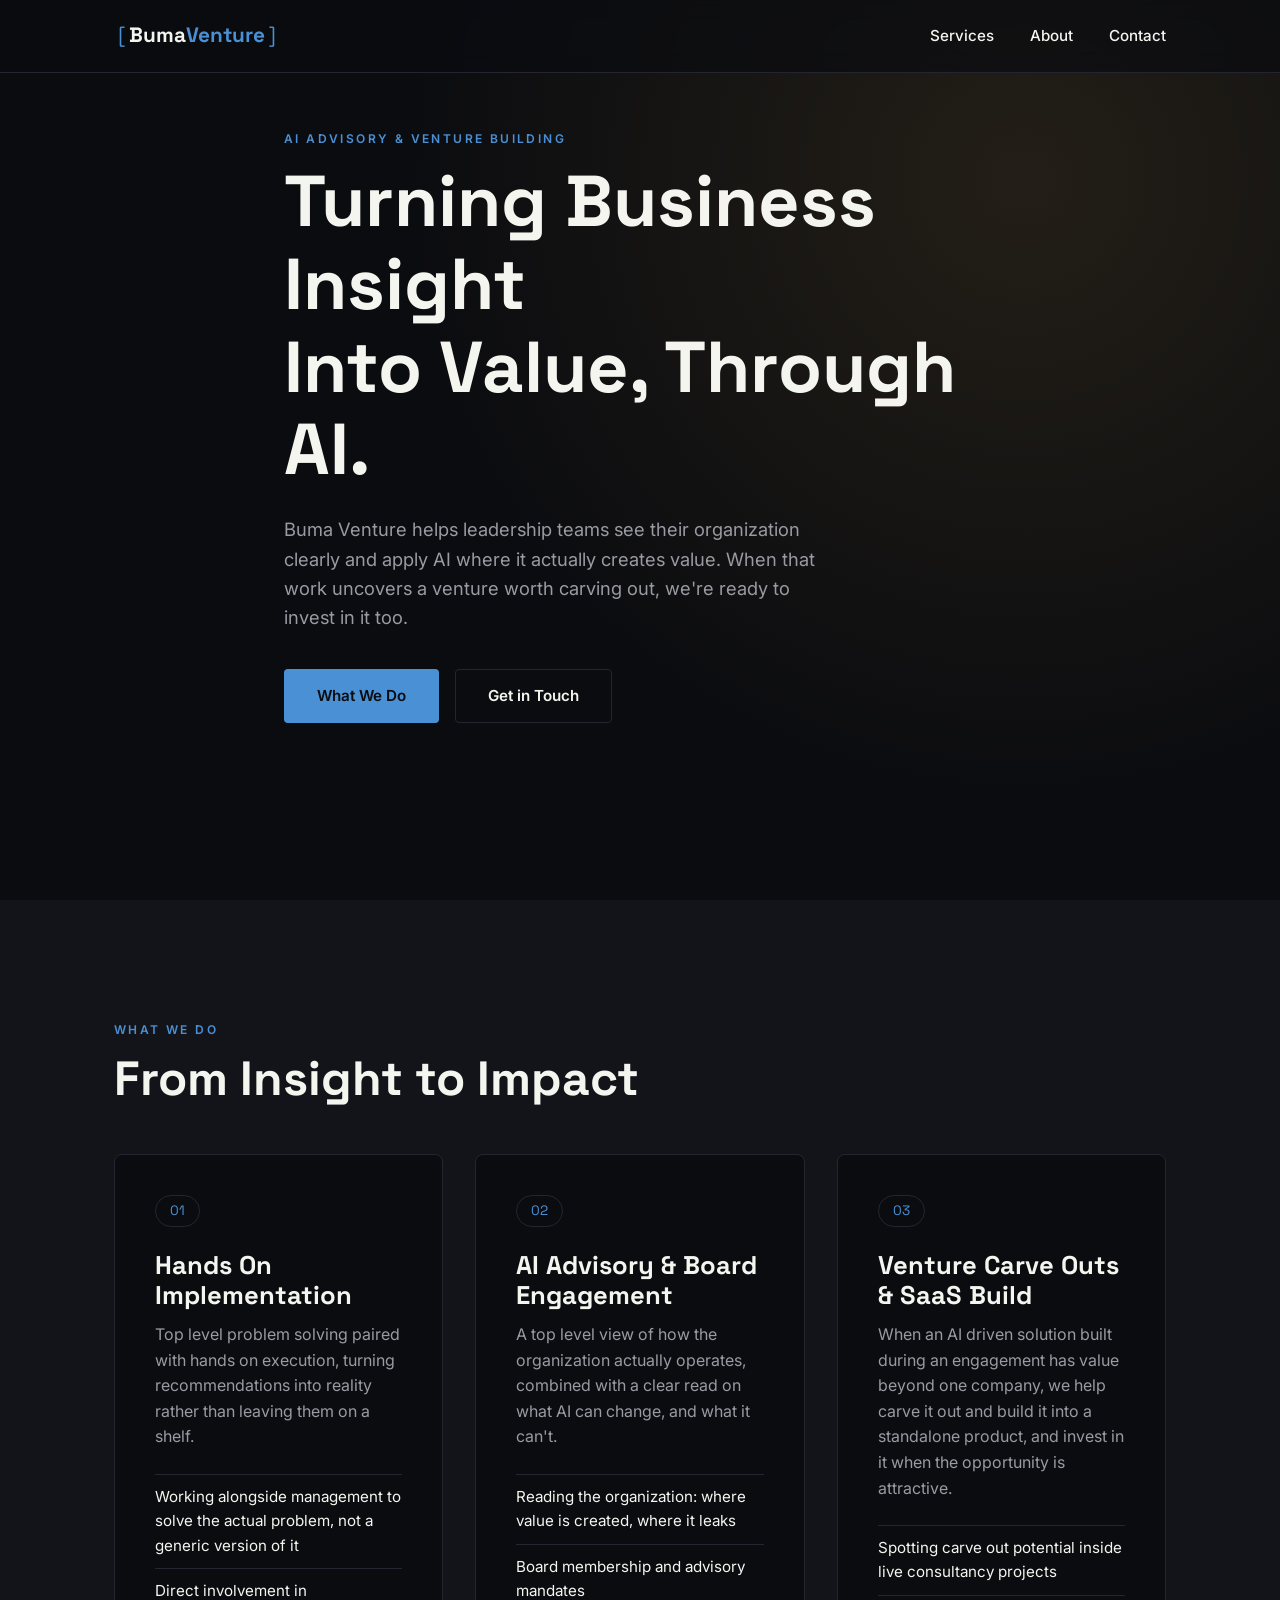
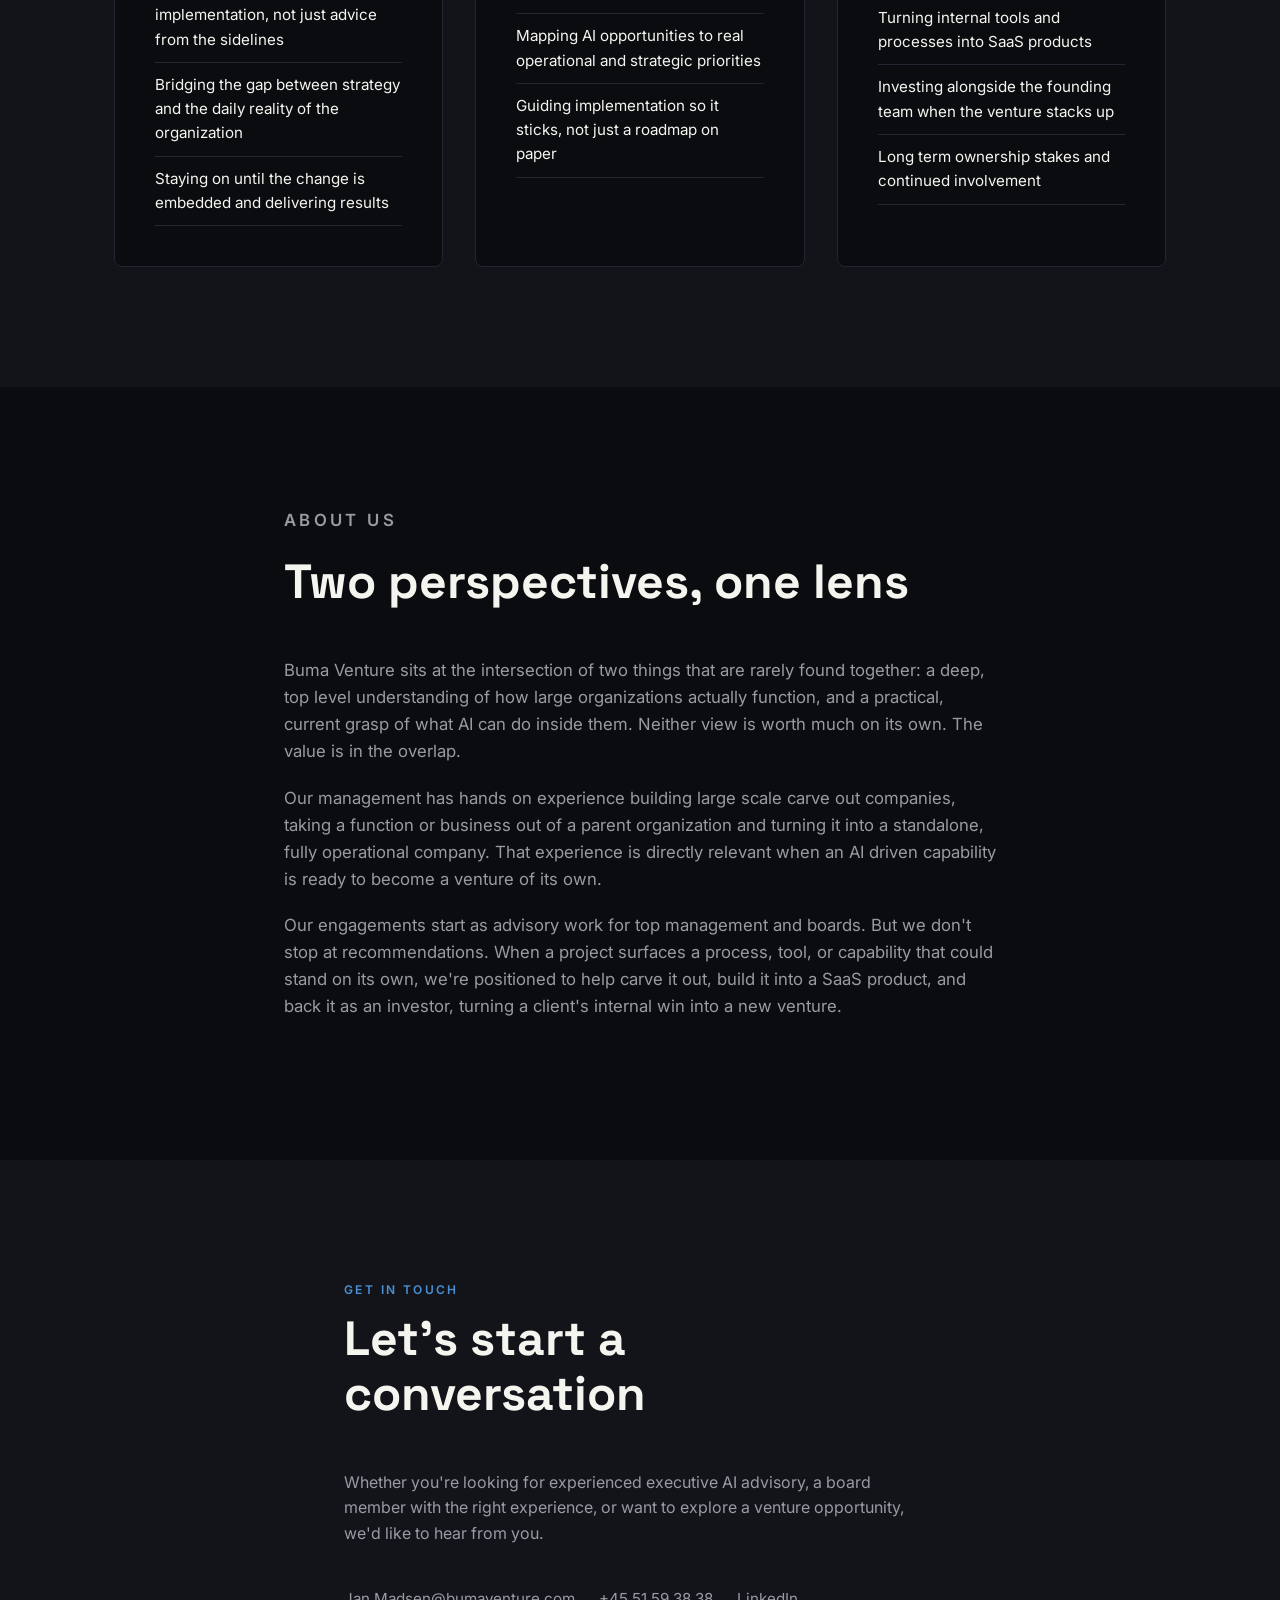
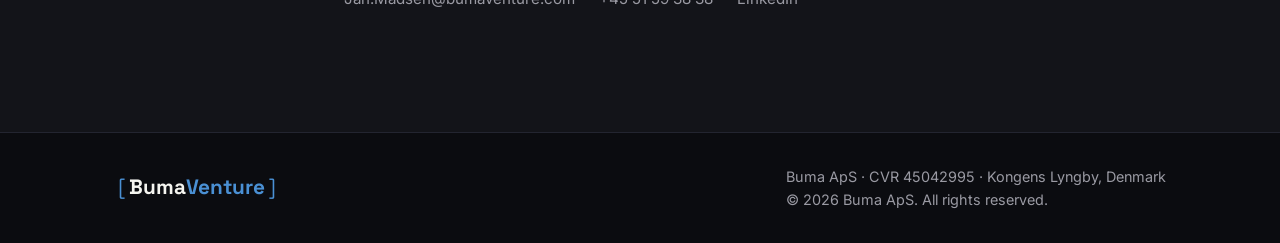
==== index.html @ bc0a3156 "Initial Buma Venture homepage" ====
<!DOCTYPE html>
<html lang="en">
<head>
<meta charset="UTF-8">
<meta name="viewport" content="width=device-width, initial-scale=1.0">
<title>Buma Venture — AI Advisory &amp; Venture Building</title>
<link rel="preconnect" href="https://fonts.googleapis.com">
<link rel="preconnect" href="https://fonts.gstatic.com" crossorigin>
<link href="https://fonts.googleapis.com/css2?family=Space+Grotesk:wght@400;500;600;700&family=Inter:wght@400;500;600&display=swap" rel="stylesheet">
<link rel="stylesheet" href="styles.css">
</head>
<body>

<header class="navbar" id="navbar">
  <div class="container nav-inner">
    <a href="#top" class="logo"><span class="accent bracket">[</span>Buma<span class="accent">Venture</span><span class="accent bracket">]</span></a>
    <nav class="nav-links">
      <a href="#services">Services</a>
      <a href="#about">About</a>
      <a href="#contact">Contact</a>
    </nav>
    <button class="nav-toggle" id="navToggle" aria-label="Toggle menu">
      <span></span><span></span><span></span>
    </button>
  </div>
</header>

<section class="hero" id="top">
  <div class="container hero-inner">
    <p class="eyebrow reveal">AI Advisory &amp; Venture Building</p>
    <h1 class="reveal">Turning Business Insight<br>Into Value, Through AI.</h1>
    <p class="hero-sub reveal">Buma Venture helps leadership teams see their organization clearly and apply AI where it actually creates value. When that work uncovers a venture worth carving out, we're ready to invest in it too.</p>
    <div class="hero-cta reveal">
      <a href="#services" class="btn btn-primary">What We Do</a>
      <a href="#contact" class="btn btn-outline">Get in Touch</a>
    </div>
  </div>
</section>

<section class="services" id="services">
  <div class="container">
    <p class="eyebrow reveal">What We Do</p>
    <h2 class="reveal">From Insight to Impact</h2>
    <div class="pillars pillars-3">
      <div class="pillar reveal">
        <span class="pillar-tag">01</span>
        <h3>Hands On Implementation</h3>
        <p class="pillar-desc">Top level problem solving paired with hands on execution, turning recommendations into reality rather than leaving them on a shelf.</p>
        <ul>
          <li>Working alongside management to solve the actual problem, not a generic version of it</li>
          <li>Direct involvement in implementation, not just advice from the sidelines</li>
          <li>Bridging the gap between strategy and the daily reality of the organization</li>
          <li>Staying on until the change is embedded and delivering results</li>
        </ul>
      </div>
      <div class="pillar reveal">
        <span class="pillar-tag">02</span>
        <h3>AI Advisory &amp; Board Engagement</h3>
        <p class="pillar-desc">A top level view of how the organization actually operates, combined with a clear read on what AI can change, and what it can't.</p>
        <ul>
          <li>Reading the organization: where value is created, where it leaks</li>
          <li>Board membership and advisory mandates</li>
          <li>Mapping AI opportunities to real operational and strategic priorities</li>
          <li>Guiding implementation so it sticks, not just a roadmap on paper</li>
        </ul>
      </div>
      <div class="pillar reveal">
        <span class="pillar-tag">03</span>
        <h3>Venture Carve Outs &amp; SaaS Build</h3>
        <p class="pillar-desc">When an AI driven solution built during an engagement has value beyond one company, we help carve it out and build it into a standalone product, and invest in it when the opportunity is attractive.</p>
        <ul>
          <li>Spotting carve out potential inside live consultancy projects</li>
          <li>Turning internal tools and processes into SaaS products</li>
          <li>Investing alongside the founding team when the venture stacks up</li>
          <li>Long term ownership stakes and continued involvement</li>
        </ul>
      </div>
    </div>
  </div>
</section>

<section class="about" id="about">
  <div class="container about-inner">
    <p class="eyebrow reveal">About Us</p>
    <h2 class="reveal">Two perspectives, one lens</h2>
    <p class="reveal">Buma Venture sits at the intersection of two things that are rarely found together: a deep, top level understanding of how large organizations actually function, and a practical, current grasp of what AI can do inside them. Neither view is worth much on its own. The value is in the overlap.</p>
    <p class="reveal">Our management has hands on experience building large scale carve out companies, taking a function or business out of a parent organization and turning it into a standalone, fully operational company. That experience is directly relevant when an AI driven capability is ready to become a venture of its own.</p>
    <p class="reveal">Our engagements start as advisory work for top management and boards. But we don't stop at recommendations. When a project surfaces a process, tool, or capability that could stand on its own, we're positioned to help carve it out, build it into a SaaS product, and back it as an investor, turning a client's internal win into a new venture.</p>
  </div>
</section>

<section class="contact" id="contact">
  <div class="container contact-inner">
    <p class="eyebrow reveal">Get in Touch</p>
    <h2 class="reveal">Let's start a conversation</h2>
    <p class="reveal">Whether you're looking for experienced executive AI advisory, a board member with the right experience, or want to explore a venture opportunity, we'd like to hear from you.</p>
    <div class="contact-details reveal">
      <p><a href="mailto:Jan.Madsen@bumaventure.com">Jan.Madsen@bumaventure.com</a></p>
      <p><a href="tel:+4551593838">+45 51 59 38 38</a></p>
      <p><a href="https://www.linkedin.com/in/jan-madsen--/" target="_blank" rel="noopener">LinkedIn</a></p>
    </div>
  </div>
</section>

<footer class="footer">
  <div class="container footer-inner">
    <a href="#top" class="logo"><span class="accent bracket">[</span>Buma<span class="accent">Venture</span><span class="accent bracket">]</span></a>
    <p>Buma ApS &middot; CVR 45042995 &middot; Kongens Lyngby, Denmark<br>&copy; 2026 Buma ApS. All rights reserved.</p>
  </div>
</footer>

<script src="script.js"></script>
</body>
</html>
---- styles.css ----
:root {
  --bg: #0b0c10;
  --bg-alt: #131419;
  --text: #f5f5f0;
  --text-dim: #9a9aa3;
  --accent: #4a90d4;
  --border: #232530;
  --max-width: 1100px;
}

* { margin: 0; padding: 0; box-sizing: border-box; }

html { scroll-behavior: smooth; }

body {
  font-family: 'Inter', sans-serif;
  background: var(--bg);
  color: var(--text);
  line-height: 1.6;
}

h1, h2, h3 {
  font-family: 'Space Grotesk', sans-serif;
  font-weight: 700;
  line-height: 1.15;
}

.container {
  max-width: var(--max-width);
  margin: 0 auto;
  padding: 0 24px;
}

.accent { color: var(--accent); }

.bracket { font-weight: 400; padding: 0 4px; }

.eyebrow {
  text-transform: uppercase;
  letter-spacing: 0.2em;
  font-size: 0.75rem;
  color: var(--accent);
  font-weight: 600;
  margin-bottom: 12px;
}

/* Navbar */
.navbar {
  position: fixed;
  top: 0;
  left: 0;
  right: 0;
  z-index: 100;
  background: rgba(11, 12, 16, 0.7);
  backdrop-filter: blur(10px);
  border-bottom: 1px solid var(--border);
}

.nav-inner {
  display: flex;
  align-items: center;
  justify-content: space-between;
  height: 72px;
}

.logo {
  font-family: 'Space Grotesk', sans-serif;
  font-weight: 700;
  font-size: 1.3rem;
  color: var(--text);
  text-decoration: none;
}

.nav-links {
  display: flex;
  gap: 36px;
}

.nav-links a {
  color: var(--text);
  text-decoration: none;
  font-weight: 500;
  font-size: 0.95rem;
  transition: color 0.2s;
}

.nav-links a:hover { color: var(--accent); }

.nav-toggle {
  display: none;
  flex-direction: column;
  gap: 5px;
  background: none;
  border: none;
  cursor: pointer;
  padding: 8px;
}

.nav-toggle span {
  width: 24px;
  height: 2px;
  background: var(--text);
}

/* Hero */
.hero {
  min-height: 100vh;
  display: flex;
  align-items: center;
  padding-top: 72px;
  background:
    radial-gradient(circle at 80% 20%, rgba(212, 166, 74, 0.12), transparent 50%),
    var(--bg);
}

.hero-inner { max-width: 760px; }

.hero h1 {
  font-size: clamp(2.5rem, 6vw, 4.5rem);
  margin-bottom: 24px;
}

.hero-sub {
  font-size: 1.15rem;
  color: var(--text-dim);
  max-width: 560px;
  margin-bottom: 36px;
}

.hero-cta {
  display: flex;
  gap: 16px;
  flex-wrap: wrap;
}

/* Buttons */
.btn {
  display: inline-block;
  padding: 14px 32px;
  border-radius: 4px;
  text-decoration: none;
  font-weight: 600;
  font-size: 0.95rem;
  transition: all 0.2s;
  border: 1px solid transparent;
  cursor: pointer;
  font-family: inherit;
}

.btn-primary {
  background: var(--accent);
  color: #0b0c10;
}

.btn-primary:hover {
  background: #6ba8e0;
}

.btn-outline {
  border-color: var(--border);
  color: var(--text);
}

.btn-outline:hover {
  border-color: var(--accent);
  color: var(--accent);
}

/* Sections */
section {
  padding: 120px 0;
}

section h2 {
  font-size: clamp(2rem, 4vw, 3rem);
  margin-bottom: 48px;
}

/* Services */
.services { background: var(--bg-alt); }

.pillars {
  display: grid;
  grid-template-columns: 1fr 1fr;
  gap: 32px;
}

.pillars-3 {
  grid-template-columns: repeat(3, 1fr);
}

@media (max-width: 1024px) {
  .pillars-3 {
    grid-template-columns: 1fr;
  }
}

.pillar {
  border: 1px solid var(--border);
  border-radius: 8px;
  padding: 40px;
  background: var(--bg);
  transition: border-color 0.3s;
}

.pillar:hover { border-color: var(--accent); }

.pillar-tag {
  display: inline-block;
  font-family: 'Space Grotesk', sans-serif;
  font-size: 0.85rem;
  color: var(--accent);
  border: 1px solid var(--border);
  border-radius: 999px;
  padding: 4px 14px;
  margin-bottom: 24px;
}

.pillar h3 {
  font-size: 1.6rem;
  margin-bottom: 12px;
}

.pillar-desc {
  color: var(--text-dim);
  margin-bottom: 24px;
}

.pillar ul {
  list-style: none;
}

.pillar li {
  padding: 10px 0;
  border-top: 1px solid var(--border);
  font-size: 0.95rem;
}

.pillar li:last-child {
  border-bottom: 1px solid var(--border);
}

/* About */
.about-inner { max-width: 760px; }

.about p {
  color: var(--text-dim);
  margin-bottom: 20px;
  font-size: 1.05rem;
}

/* Contact */
.contact { background: var(--bg-alt); }

.contact-inner { max-width: 640px; }

.contact > .container > p.reveal:not(.eyebrow) {
  color: var(--text-dim);
  margin-bottom: 40px;
}

.contact-form {
  display: flex;
  flex-direction: column;
  gap: 16px;
}

.form-row {
  display: grid;
  grid-template-columns: 1fr 1fr;
  gap: 16px;
}

input, textarea {
  width: 100%;
  background: var(--bg);
  border: 1px solid var(--border);
  border-radius: 4px;
  padding: 14px 16px;
  color: var(--text);
  font-family: inherit;
  font-size: 0.95rem;
  resize: vertical;
}

input:focus, textarea:focus {
  outline: none;
  border-color: var(--accent);
}

input::placeholder, textarea::placeholder {
  color: var(--text-dim);
}

.contact-form .btn {
  align-self: flex-start;
}

.contact-details {
  margin-top: 32px;
  display: flex;
  gap: 24px;
  flex-wrap: wrap;
}

.contact-details a {
  color: var(--text-dim);
  text-decoration: none;
  font-size: 0.95rem;
  transition: color 0.2s;
}

.contact-details a:hover {
  color: var(--accent);
}

/* Footer */
.footer {
  border-top: 1px solid var(--border);
  padding: 32px 0;
}

.footer-inner {
  display: flex;
  align-items: center;
  justify-content: space-between;
  flex-wrap: wrap;
  gap: 16px;
}

.footer-inner p {
  color: var(--text-dim);
  font-size: 0.9rem;
}

/* Reveal animation */
.reveal {
  opacity: 0;
  transform: translateY(24px);
  transition: opacity 0.6s ease, transform 0.6s ease;
}

.reveal.visible {
  opacity: 1;
  transform: translateY(0);
}

/* Mobile */
@media (max-width: 768px) {
  .nav-links {
    position: absolute;
    top: 72px;
    left: 0;
    right: 0;
    background: var(--bg);
    flex-direction: column;
    padding: 24px;
    border-bottom: 1px solid var(--border);
    display: none;
    gap: 20px;
  }

  .nav-links.open { display: flex; }

  .nav-toggle { display: flex; }

  .pillars {
    grid-template-columns: 1fr;
  }

  .form-row {
    grid-template-columns: 1fr;
  }

  section { padding: 80px 0; }
}
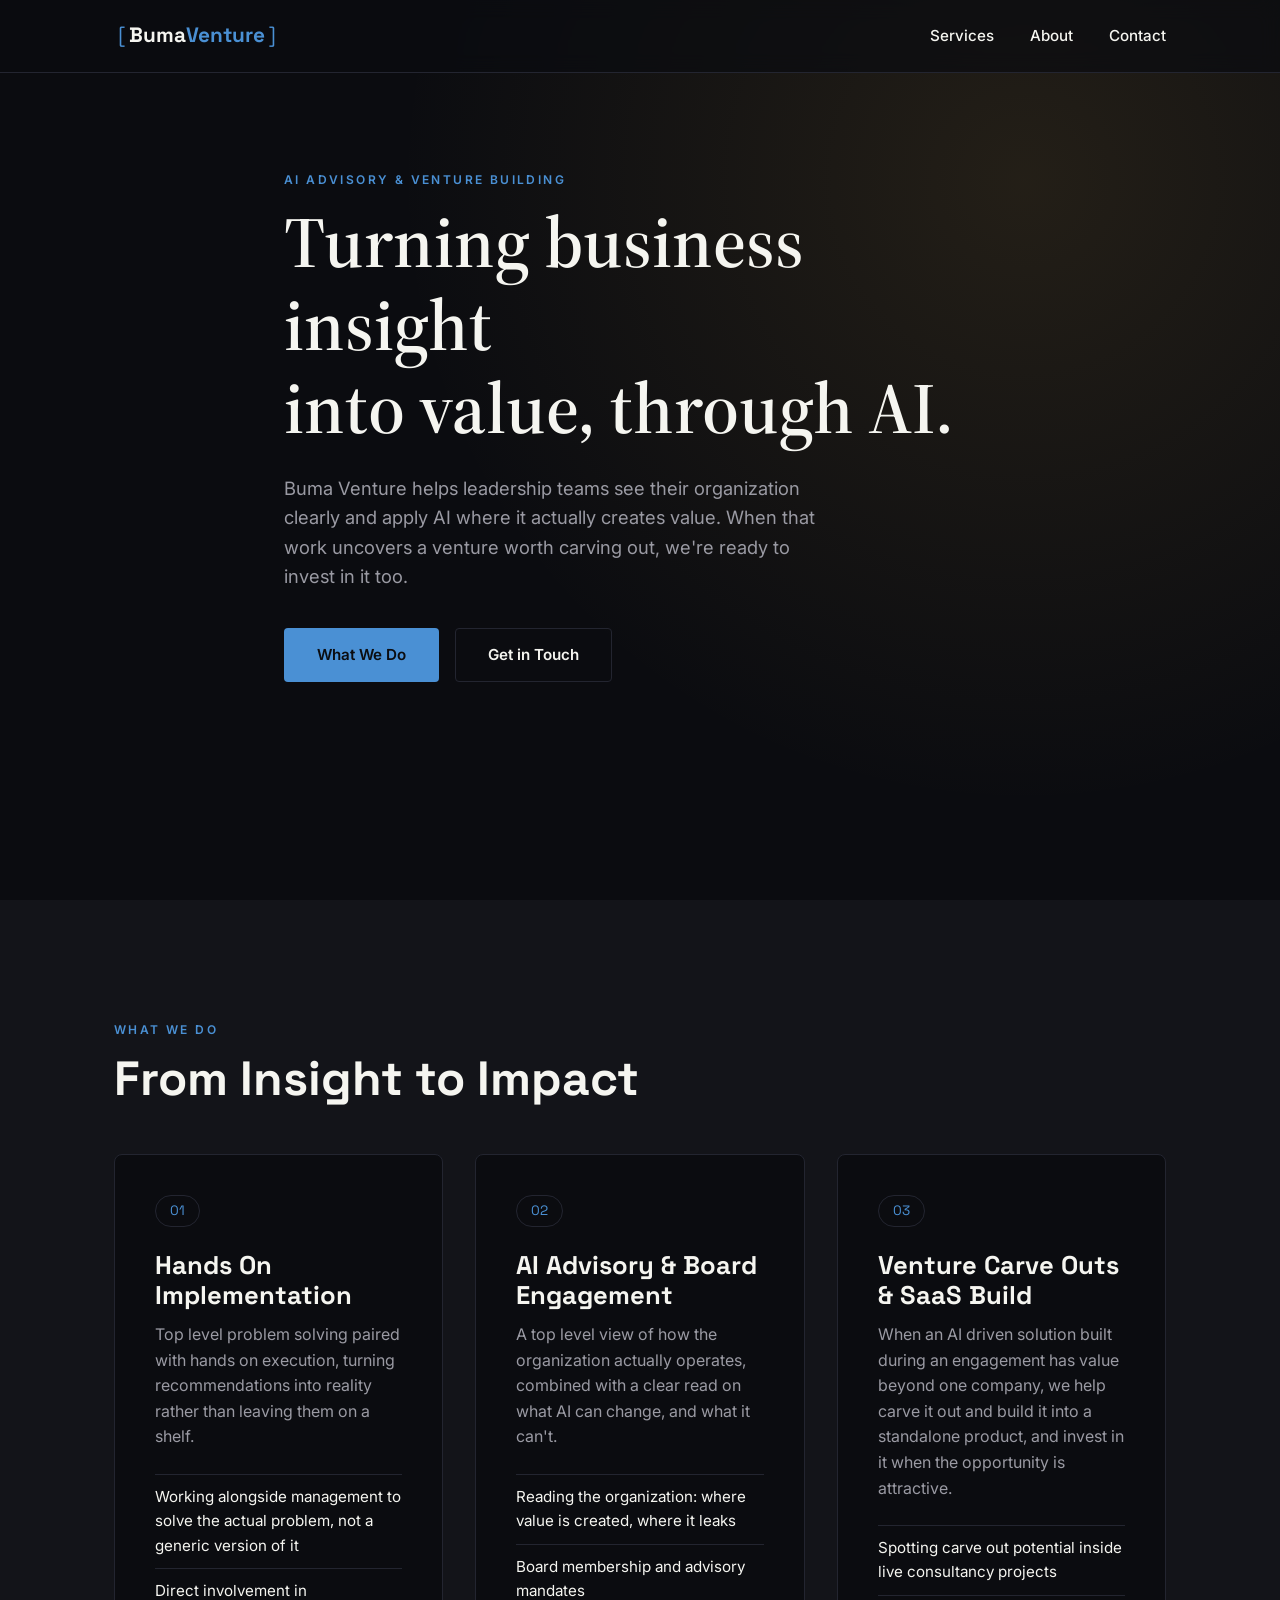
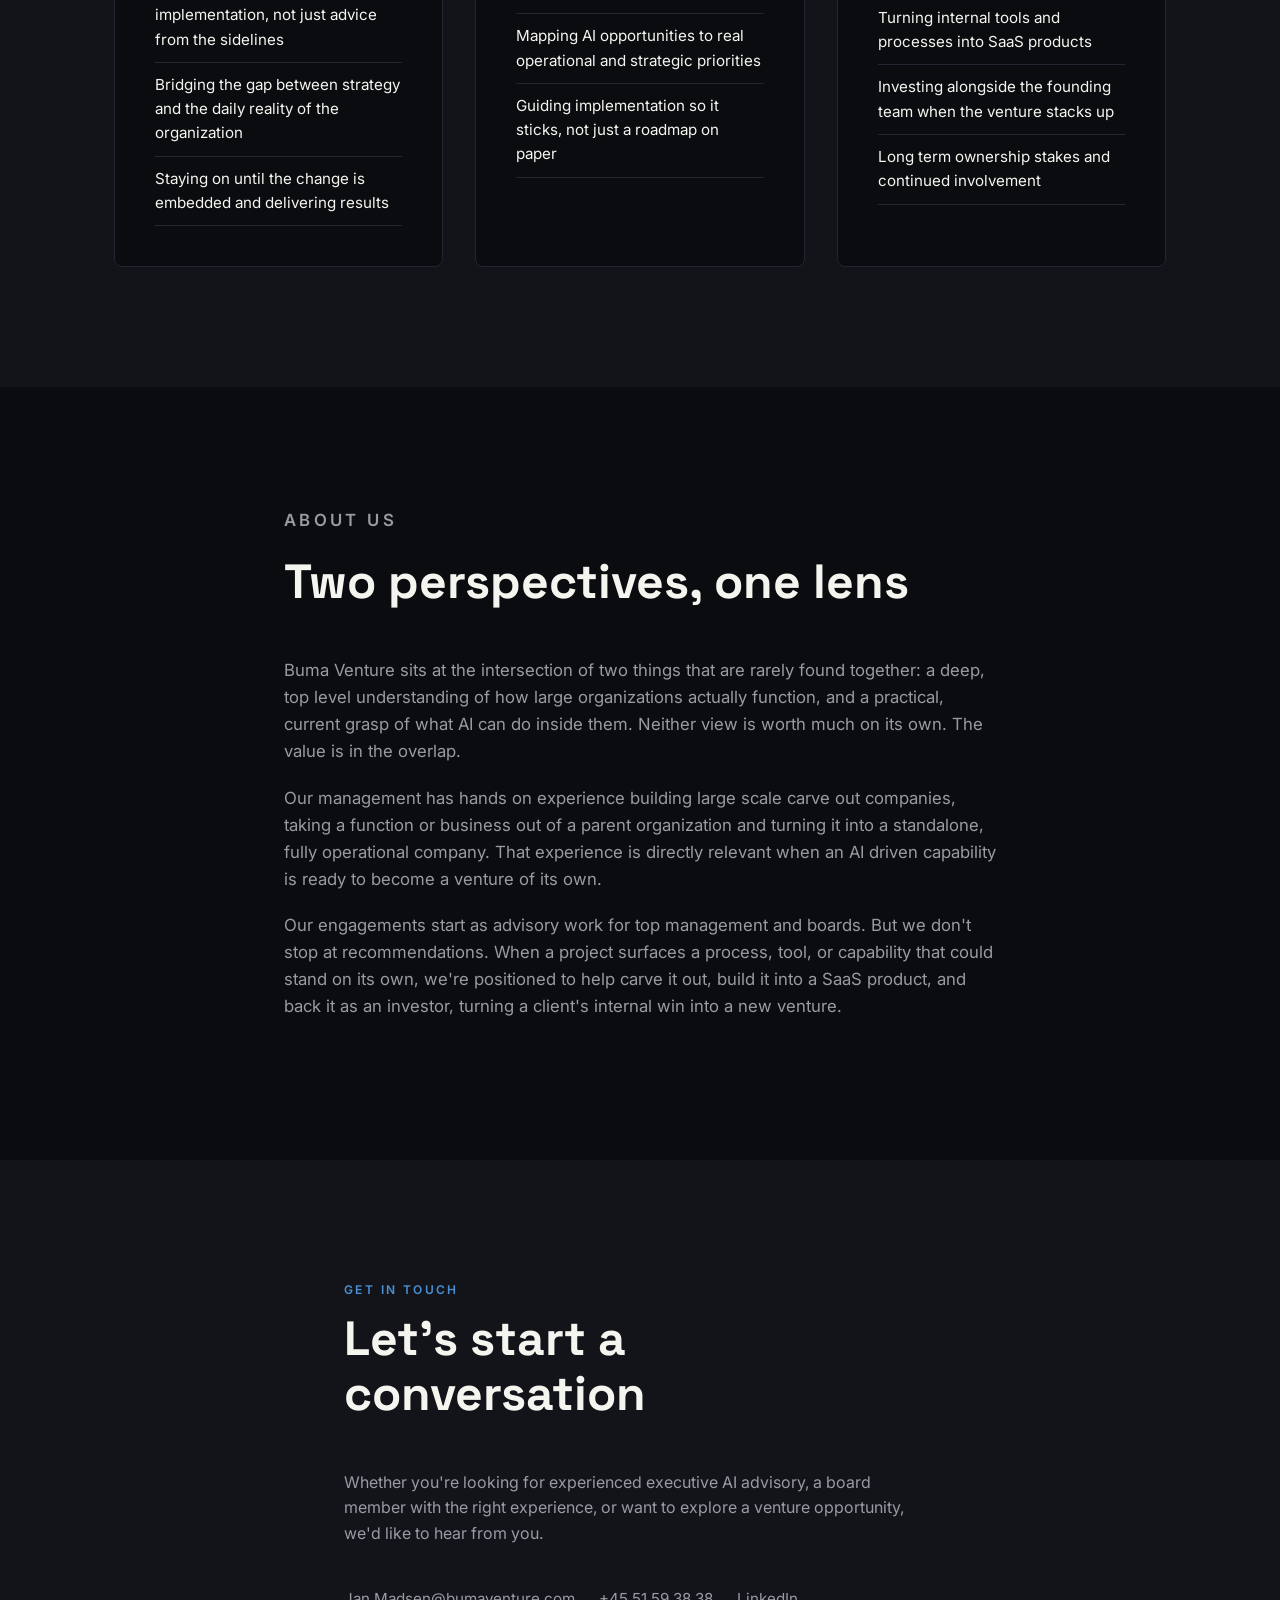
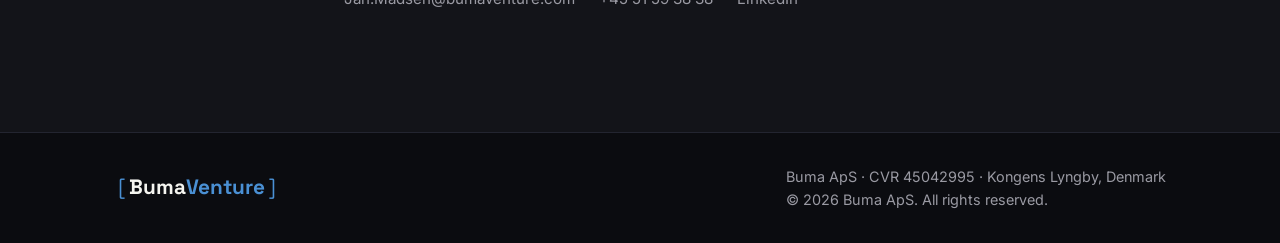
==== commit 5c7ccb2e: "Update hero headline styling and content" ====
--- a/index.html
+++ b/index.html
@@ -6,7 +6,7 @@
 <title>Buma Venture — AI Advisory &amp; Venture Building</title>
 <link rel="preconnect" href="https://fonts.googleapis.com">
 <link rel="preconnect" href="https://fonts.gstatic.com" crossorigin>
-<link href="https://fonts.googleapis.com/css2?family=Space+Grotesk:wght@400;500;600;700&family=Inter:wght@400;500;600&display=swap" rel="stylesheet">
+<link href="https://fonts.googleapis.com/css2?family=Space+Grotesk:wght@400;500;600;700&family=Source+Serif+4:opsz,wght@8..60,400;8..60,600&family=Inter:wght@400;500;600&display=swap" rel="stylesheet">
 <link rel="stylesheet" href="styles.css">
 </head>
 <body>
@@ -28,7 +28,7 @@
 <section class="hero" id="top">
   <div class="container hero-inner">
     <p class="eyebrow reveal">AI Advisory &amp; Venture Building</p>
-    <h1 class="reveal">Turning Business Insight<br>Into Value, Through AI.</h1>
+    <h1 class="reveal">Turning business insight<br>into value, through AI.</h1>
     <p class="hero-sub reveal">Buma Venture helps leadership teams see their organization clearly and apply AI where it actually creates value. When that work uncovers a venture worth carving out, we're ready to invest in it too.</p>
     <div class="hero-cta reveal">
       <a href="#services" class="btn btn-primary">What We Do</a>
--- a/styles.css
+++ b/styles.css
@@ -116,6 +116,8 @@
 .hero-inner { max-width: 760px; }
 
 .hero h1 {
+  font-family: 'Source Serif 4', serif;
+  font-weight: 600;
   font-size: clamp(2.5rem, 6vw, 4.5rem);
   margin-bottom: 24px;
 }
